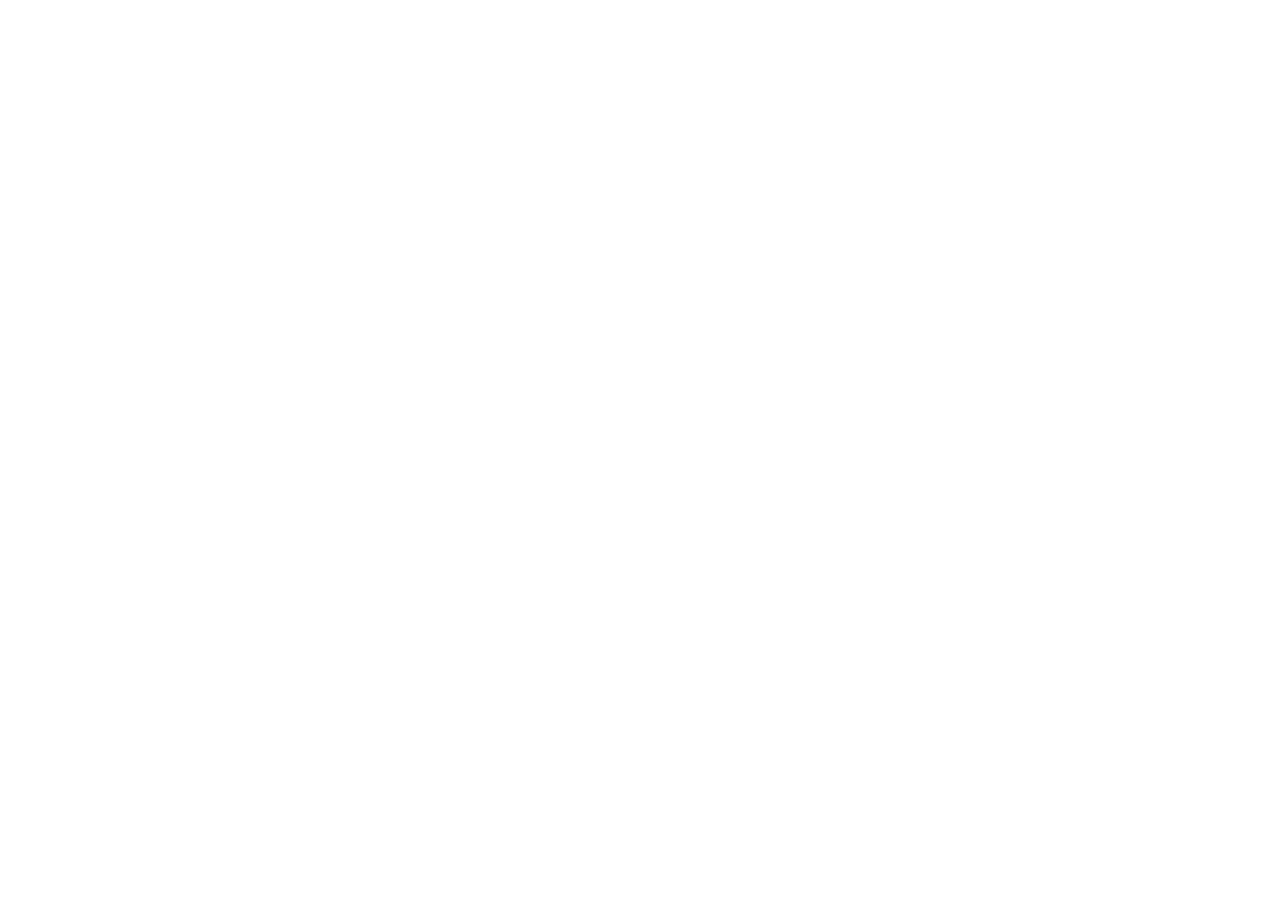
==== index.html @ 30face95 "izveidots intdez.html" ====
<!DOCTYPE html>
<html lang="en">
<head>
    <meta charset="UTF-8">
    <meta name="viewport" content="width=device-width, initial-scale=1.0">
    <meta http-equiv="X-UA-Compatible" content="ie=edge">
    <title>Document</title>
</head>
<body>
    
</body>
</html>
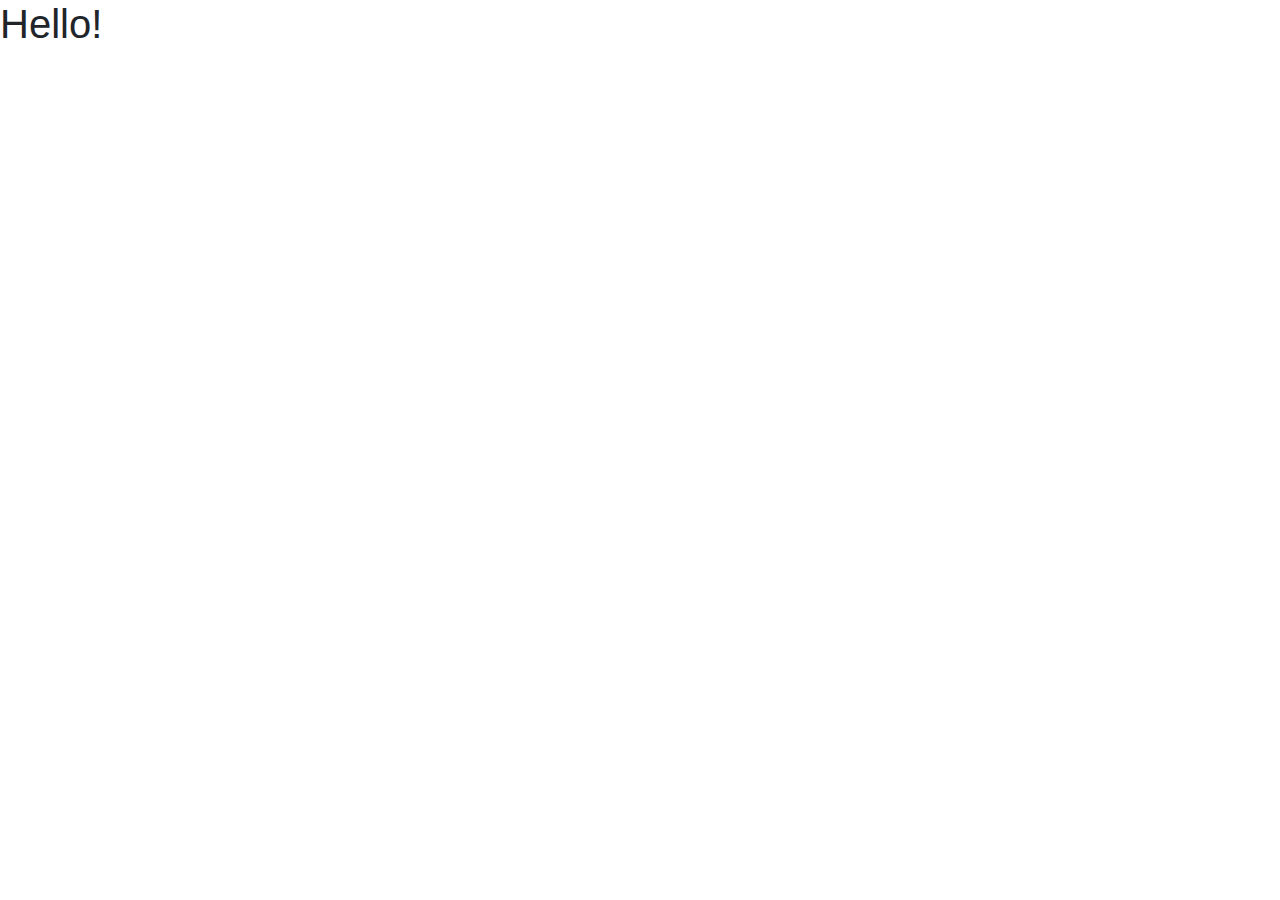
==== commit 1fb13b87: "added bootstrap" ====
--- a/index.html
+++ b/index.html
@@ -1,12 +1,28 @@
 <!DOCTYPE html>
 <html lang="en">
+
 <head>
     <meta charset="UTF-8">
     <meta name="viewport" content="width=device-width, initial-scale=1.0">
     <meta http-equiv="X-UA-Compatible" content="ie=edge">
+    <link rel="stylesheet" href="https://stackpath.bootstrapcdn.com/bootstrap/4.3.1/css/bootstrap.min.css"
+        integrity="sha384-ggOyR0iXCbMQv3Xipma34MD+dH/1fQ784/j6cY/iJTQUOhcWr7x9JvoRxT2MZw1T" crossorigin="anonymous">
+    <script src="https://code.jquery.com/jquery-3.3.1.slim.min.js"
+        integrity="sha384-q8i/X+965DzO0rT7abK41JStQIAqVgRVzpbzo5smXKp4YfRvH+8abtTE1Pi6jizo"
+        crossorigin="anonymous"></script>
+    <script src="https://cdnjs.cloudflare.com/ajax/libs/popper.js/1.14.7/umd/popper.min.js"
+        integrity="sha384-UO2eT0CpHqdSJQ6hJty5KVphtPhzWj9WO1clHTMGa3JDZwrnQq4sF86dIHNDz0W1"
+        crossorigin="anonymous"></script>
+    <script src="https://stackpath.bootstrapcdn.com/bootstrap/4.3.1/js/bootstrap.min.js"
+        integrity="sha384-JjSmVgyd0p3pXB1rRibZUAYoIIy6OrQ6VrjIEaFf/nJGzIxFDsf4x0xIM+B07jRM"
+        crossorigin="anonymous"></script>
     <title>Document</title>
 </head>
+
 <body>
-    
+    <h1>
+        Hello!
+    </h1>
 </body>
+
 </html>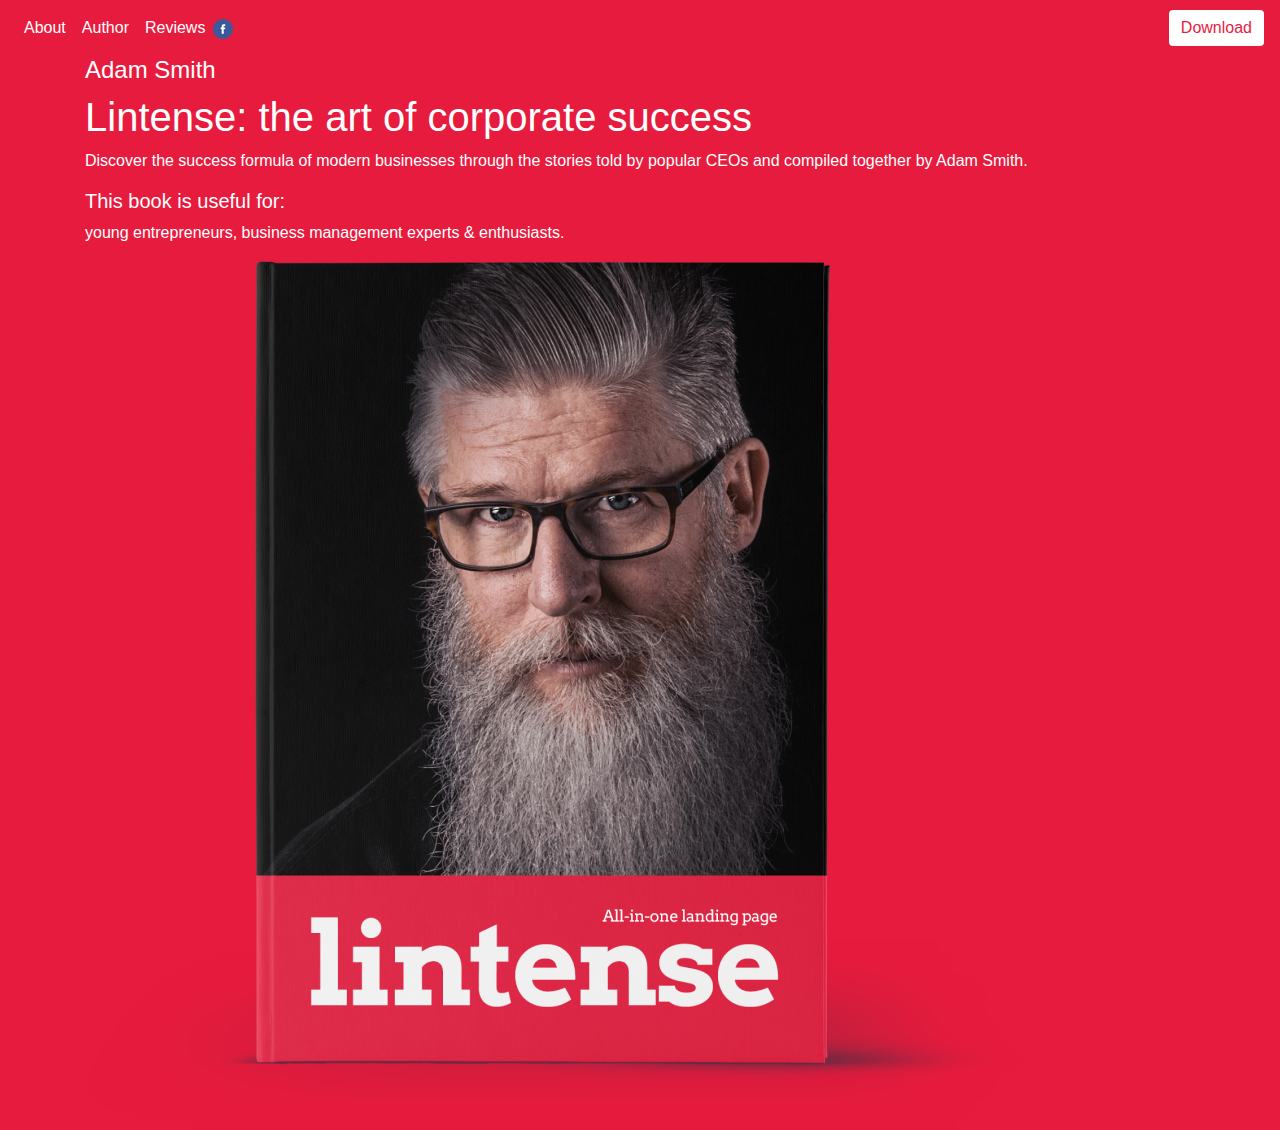
==== commit 626e872c: "lapa ar bootstrap" ====
--- a/index.html
+++ b/index.html
@@ -16,13 +16,49 @@
     <script src="https://stackpath.bootstrapcdn.com/bootstrap/4.3.1/js/bootstrap.min.js"
         integrity="sha384-JjSmVgyd0p3pXB1rRibZUAYoIIy6OrQ6VrjIEaFf/nJGzIxFDsf4x0xIM+B07jRM"
         crossorigin="anonymous"></script>
+        <link rel="stylesheet" href="./style2.css">
     <title>Document</title>
 </head>
 
 <body>
-    <h1>
-        Hello!
-    </h1>
+        <nav id="navbar" class="navbar navbar-expand-lg navbar-light">
+                <button class="navbar-toggler" type="button" data-toggle="collapse" data-target="#navbarNavAltMarkup" aria-controls="navbarNavAltMarkup" aria-expanded="false" aria-label="Toggle navigation">
+                  <span class="navbar-toggler-icon"></span>
+                </button>
+                <div class="collapse navbar-collapse" id="navbarNavAltMarkup">
+                  <div class="navbar-nav">
+                    <a id="anav" class="nav-item nav-link active" href="#">About <span class="sr-only">(current)</span></a>
+                    <a id="anav" class="nav-item nav-link" href="#">Author</a>
+                    <a id="anav" class="nav-item nav-link" href="#">Reviews</a>
+                    
+                  </div>
+                  <div>
+                        <div class="text-center">
+                                <img src="/images/facebook.png" class="rounded" style="text-align: center;" alt="...">
+                              </div>
+                  </div>
+                  <button id="topbutton" class="btn btn-primary ml-auto" type="submit">Download</button>
+                </div>
+              </nav>
+             <div id="wrapper" style="background-color: #e71b3d; color: white">
+              <div class="container">
+                    <div class="row">
+                      <div class="col-sm">
+                            <h4>Adam Smith</h4>
+                            <h1>Lintense: the art of corporate success</h1>
+                            <p>Discover the success formula of modern businesses through the stories told by popular CEOs and
+                                compiled together by Adam Smith.</p>
+                            <h5>This book is useful for:</h5>
+                            <p>young entrepreneurs, business management experts & enthusiasts.</p>
+                      </div>
+                      <div class="col-sm">
+                
+                                    <img src="/images/landing-e-book-01-943x869.png" class="rounded"   alt="...">
+                      </div>
+                   
+                    </div>
+                  </div>
+                </div> 
 </body>
 
 </html>--- a/style2.css
+++ b/style2.css
@@ -0,0 +1,22 @@
+#navbar {
+    background-color:#e71b3d;
+    color:white;
+}
+navbar navbar-expand-lg navbar-light bg-light #navbar{
+    background-color:#e71b3d;
+    color:white;
+}
+
+#topbutton {
+    background-color:white;
+    color:#e71b3d;
+    border:transparent
+    
+}
+#anav {
+    color: white;
+}
+.container{
+    display: flex;
+    align-items: left;
+}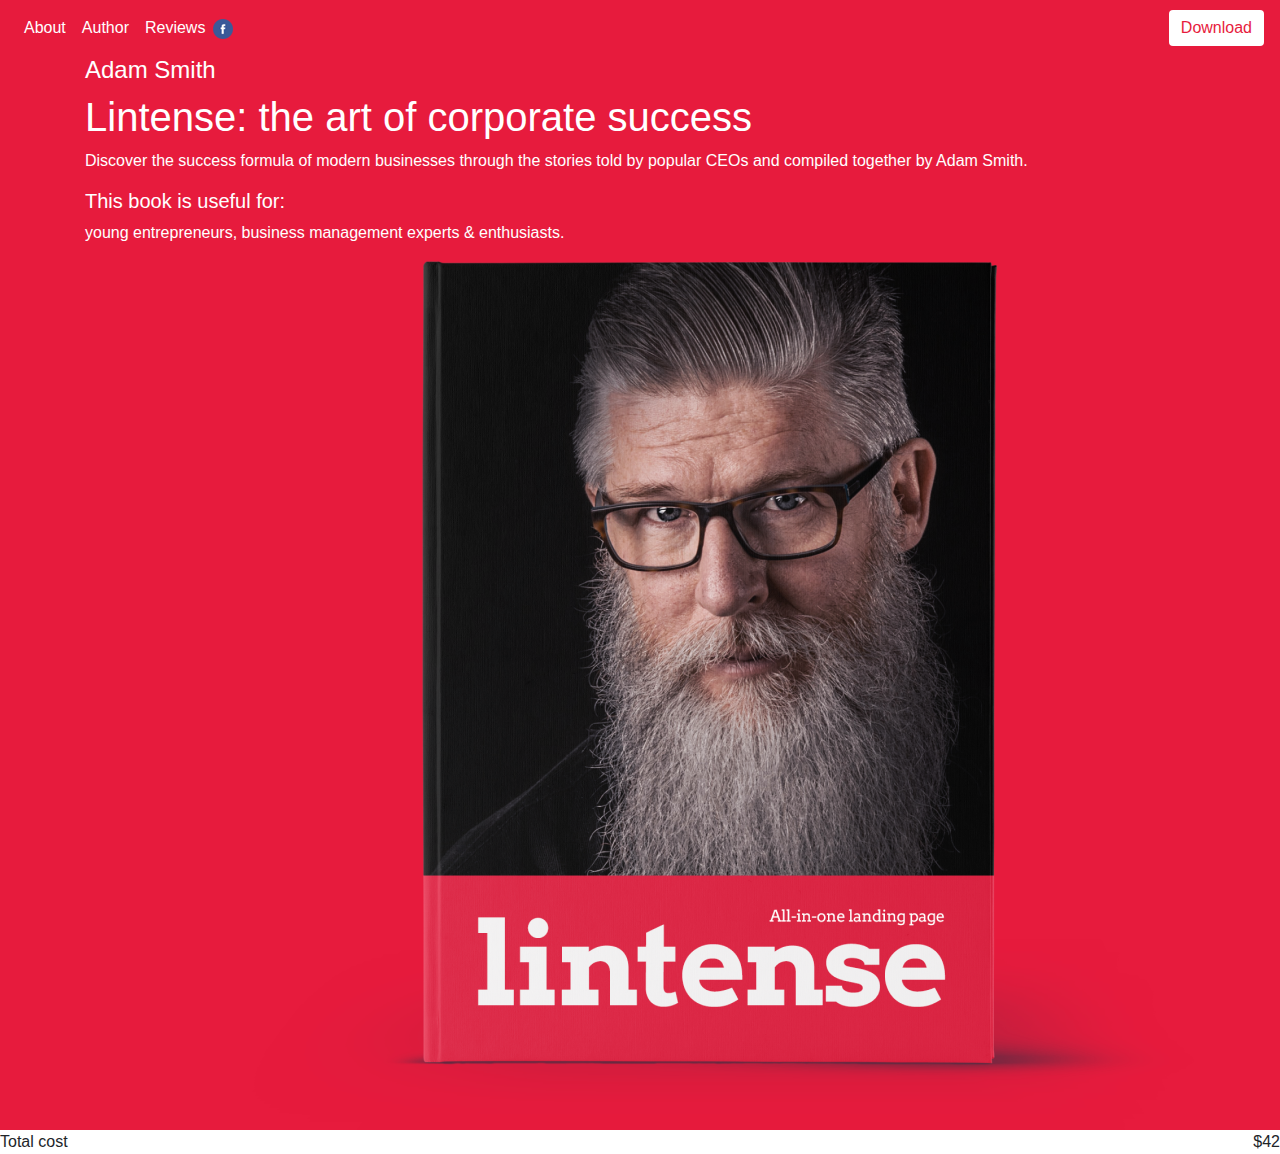
==== commit 0178037b: "javascript" ====
--- a/index.html
+++ b/index.html
@@ -43,7 +43,7 @@
              <div id="wrapper" style="background-color: #e71b3d; color: white">
               <div class="container">
                     <div class="row">
-                      <div class="col-sm">
+                      <div id="coleft" class="col-sm text-left">
                             <h4>Adam Smith</h4>
                             <h1>Lintense: the art of corporate success</h1>
                             <p>Discover the success formula of modern businesses through the stories told by popular CEOs and
@@ -51,7 +51,7 @@
                             <h5>This book is useful for:</h5>
                             <p>young entrepreneurs, business management experts & enthusiasts.</p>
                       </div>
-                      <div class="col-sm">
+                      <div class="col-sm text-right">
                 
                                     <img src="/images/landing-e-book-01-943x869.png" class="rounded"   alt="...">
                       </div>
@@ -59,6 +59,10 @@
                     </div>
                   </div>
                 </div> 
+                <div class="row">
+                  <div class="col-md-6">Total cost</div>
+                  <div class="col-md-6 text-right">$42</div>
+                </div>
 </body>
 
 </html>--- a/style2.css
+++ b/style2.css
@@ -16,7 +16,6 @@
 #anav {
     color: white;
 }
-.container{
-    display: flex;
-    align-items: left;
+#colleft {
+    width: 50%;
 }